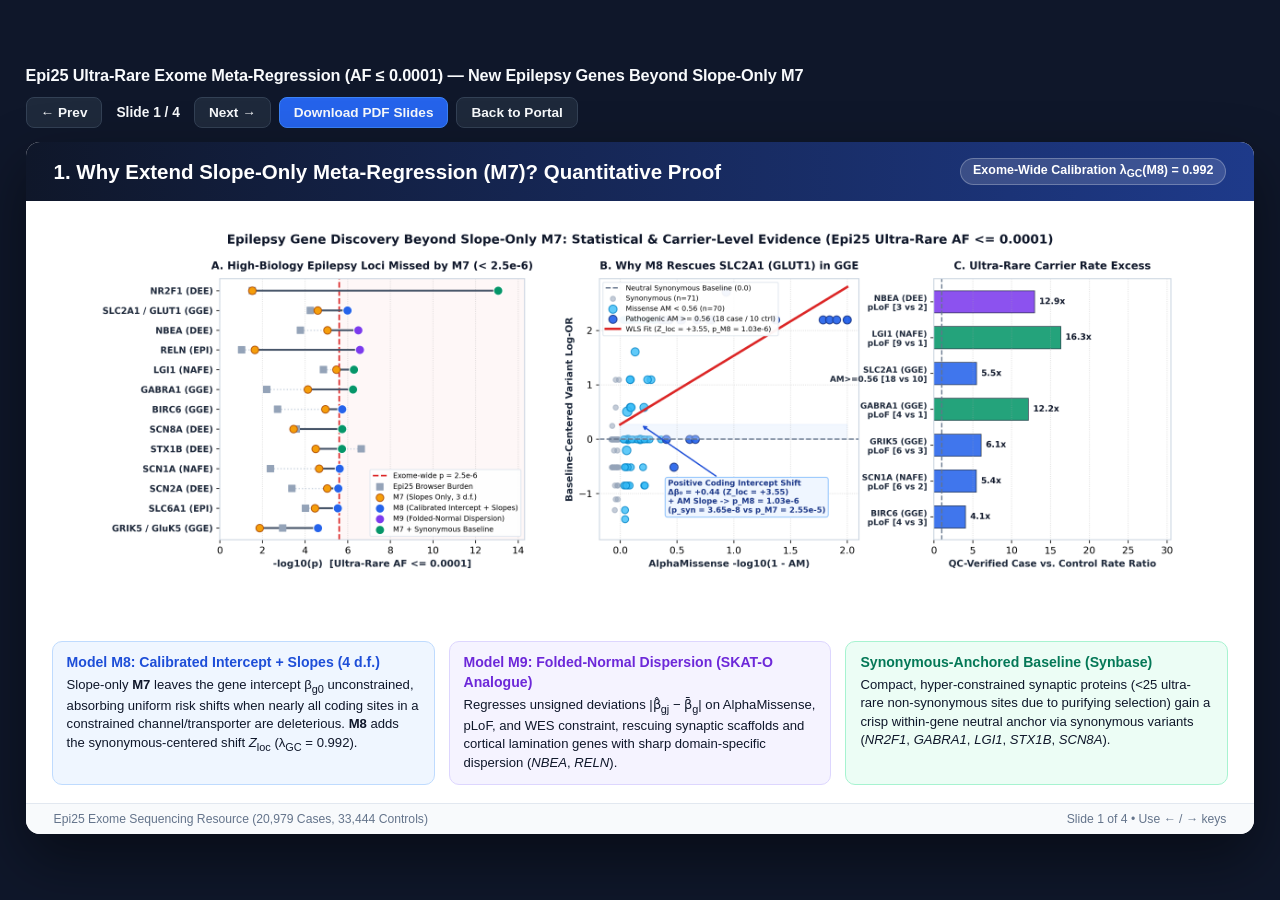
==== slides_new_m8_genes.html @ 7e63b229 "Add colleague slide deck and biological illustrations for non-M7 epilepsy genes (M8, M9, Synbase)" ====
<!DOCTYPE html>
<html lang="en">
<head>
  <meta charset="UTF-8" />
  <meta name="viewport" content="width=device-width, initial-scale=1.0" />
  <title>Epi25 Ultra-Rare Meta-Regression — New High-Biology Epilepsy Genes Beyond M7</title>
  <style>
    :root {
      --bg: #0f172a;
      --card: #ffffff;
      --ink: #0f172a;
      --muted: #475569;
      --blue: #1d4ed8;
      --violet: #6d28d9;
      --emerald: #047857;
      --crimson: #b91c1c;
      --border: #e2e8f0;
    }
    * { box-sizing: border-box; margin: 0; padding: 0; }
    body {
      font-family: -apple-system, BlinkMacSystemFont, "Inter", "Segoe UI", Roboto, sans-serif;
      background: var(--bg);
      color: var(--ink);
      min-height: 100vh;
      display: flex;
      flex-direction: column;
      align-items: center;
      justify-content: center;
      padding: 20px;
    }
    .topbar {
      width: min(1280px, 96vw);
      display: flex;
      justify-content: space-between;
      align-items: center;
      color: #f8fafc;
      margin-bottom: 14px;
      gap: 12px;
      flex-wrap: wrap;
    }
    .topbar h1 { font-size: 1.02rem; font-weight: 700; letter-spacing: -0.01em; }
    .controls { display: flex; gap: 8px; align-items: center; flex-wrap: wrap; }
    .btn {
      background: #1e293b;
      color: #f8fafc;
      border: 1px solid #334155;
      padding: 7px 14px;
      border-radius: 8px;
      font-size: 0.85rem;
      font-weight: 600;
      cursor: pointer;
      text-decoration: none;
      transition: background 0.15s;
    }
    .btn:hover { background: #334155; }
    .btn.primary { background: #2563eb; border-color: #3b82f6; }
    .btn.primary:hover { background: #1d4ed8; }
    .slide-deck {
      width: min(1280px, 96vw);
      aspect-ratio: 16 / 9;
      background: var(--card);
      border-radius: 14px;
      box-shadow: 0 25px 60px rgba(0,0,0,0.45);
      overflow: hidden;
      position: relative;
      display: flex;
      flex-direction: column;
    }
    .slide {
      display: none;
      flex-direction: column;
      height: 100%;
      width: 100%;
    }
    .slide.active { display: flex; }
    .slide-hdr {
      background: linear-gradient(90deg, #0f172a 0%, #1e3a8a 100%);
      color: #ffffff;
      padding: 16px 28px;
      display: flex;
      justify-content: space-between;
      align-items: center;
    }
    .slide-hdr h2 { font-size: 1.28rem; font-weight: 700; }
    .slide-hdr .badge {
      background: rgba(255,255,255,0.14);
      border: 1px solid rgba(255,255,255,0.25);
      padding: 4px 12px;
      border-radius: 999px;
      font-size: 0.78rem;
      font-weight: 600;
    }
    .slide-body {
      flex: 1;
      padding: 18px 26px;
      display: flex;
      flex-direction: column;
      justify-content: space-between;
      overflow-y: auto;
      gap: 12px;
    }
    .hero-img {
      width: 100%;
      max-height: 64%;
      object-fit: contain;
      border-radius: 8px;
    }
    .cards-3 {
      display: grid;
      grid-template-columns: repeat(3, 1fr);
      gap: 14px;
    }
    .callout {
      border-radius: 10px;
      padding: 11px 14px;
      font-size: 0.82rem;
      line-height: 1.42;
      border: 1px solid var(--border);
    }
    .callout.green { background: #ecfdf5; border-color: #a7f3d0; }
    .callout.blue { background: #eff6ff; border-color: #bfdbfe; }
    .callout.red { background: #fef2f2; border-color: #fecaca; }
    .callout.violet { background: #f5f3ff; border-color: #ddd6fe; }
    .callout.amber { background: #fffbeb; border-color: #fde68a; }
    .callout strong.title { display: block; font-size: 0.88rem; margin-bottom: 3px; }
    table.scorecard {
      width: 100%;
      border-collapse: collapse;
      font-size: 0.78rem;
    }
    table.scorecard th {
      background: #f1f5f9;
      color: #0f172a;
      text-align: left;
      padding: 7px 9px;
      border-bottom: 2px solid #cbd5e1;
      font-weight: 700;
    }
    table.scorecard td {
      padding: 6px 9px;
      border-bottom: 1px solid #e2e8f0;
    }
    table.scorecard tr:nth-child(even) td { background: #f8fafc; }
    .slide-ftr {
      background: #f8fafc;
      border-top: 1px solid #e2e8f0;
      padding: 8px 28px;
      font-size: 0.76rem;
      color: #64748b;
      display: flex;
      justify-content: space-between;
    }
    @media (max-width: 960px) {
      .slide-deck { aspect-ratio: auto; min-height: 82vh; }
      .cards-3 { grid-template-columns: 1fr; }
    }
  </style>
</head>
<body>
  <div class="topbar">
    <h1>Epi25 Ultra-Rare Exome Meta-Regression (AF &le; 0.0001) &mdash; New Epilepsy Genes Beyond Slope-Only M7</h1>
    <div class="controls">
      <button class="btn" onclick="prevSlide()">&larr; Prev</button>
      <span id="counter" style="font-size:0.86rem;font-weight:600;padding:0 6px;">Slide 1 / 4</span>
      <button class="btn" onclick="nextSlide()">Next &rarr;</button>
      <a class="btn primary" href="epi25_new_models_epilepsy_genes_slides.pdf" target="_blank">Download PDF Slides</a>
      <a class="btn" href="index.html">Back to Portal</a>
    </div>
  </div>

  <div class="slide-deck">
    <!-- SLIDE 1 -->
    <section class="slide active">
      <div class="slide-hdr">
        <h2>1. Why Extend Slope-Only Meta-Regression (M7)? Quantitative Proof</h2>
        <span class="badge">Exome-Wide Calibration &lambda;<sub>GC</sub>(M8) = 0.992</span>
      </div>
      <div class="slide-body">
        <img class="hero-img" src="figures/slide_fig3_quant.png" alt="Quantitative Rescue of Non-M7 Epilepsy Genes" style="max-height:66%;" />
        <div class="cards-3">
          <div class="callout blue">
            <strong class="title" style="color:#1d4ed8;">Model M8: Calibrated Intercept + Slopes (4 d.f.)</strong>
            Slope-only <strong>M7</strong> leaves the gene intercept &beta;<sub>g0</sub> unconstrained, absorbing uniform risk shifts when nearly all coding sites in a constrained channel/transporter are deleterious. <strong>M8</strong> adds the synonymous-centered shift <em>Z</em><sub>loc</sub> (&lambda;<sub>GC</sub> = 0.992).
          </div>
          <div class="callout violet">
            <strong class="title" style="color:#6d28d9;">Model M9: Folded-Normal Dispersion (SKAT-O Analogue)</strong>
            Regresses unsigned deviations |&beta;&#770;<sub>gj</sub> &minus; &beta;&#772;<sub>g</sub>| on AlphaMissense, pLoF, and WES constraint, rescuing synaptic scaffolds and cortical lamination genes with sharp domain-specific dispersion (<em>NBEA</em>, <em>RELN</em>).
          </div>
          <div class="callout green">
            <strong class="title" style="color:#047857;">Synonymous-Anchored Baseline (Synbase)</strong>
            Compact, hyper-constrained synaptic proteins (&lt;25 ultra-rare non-synonymous sites due to purifying selection) gain a crisp within-gene neutral anchor via synonymous variants (<em>NR2F1</em>, <em>GABRA1</em>, <em>LGI1</em>, <em>STX1B</em>, <em>SCN8A</em>).
          </div>
        </div>
      </div>
      <div class="slide-ftr">
        <span>Epi25 Exome Sequencing Resource (20,979 Cases, 33,444 Controls)</span>
        <span>Slide 1 of 4 &bull; Use &larr; / &rarr; keys</span>
      </div>
    </section>

    <!-- SLIDE 2 -->
    <section class="slide">
      <div class="slide-hdr">
        <h2>2. Model M8 (Intercept + Slopes): Actionable &amp; Emerging Epilepsy Genes</h2>
        <span class="badge">Missed by Slope-Only M7 (p<sub>M7</sub> &ge; 2.5e-6)</span>
      </div>
      <div class="slide-body">
        <img class="hero-img" src="figures/slide_fig1_m8_bio.jpg" alt="M8 Intercept Rescue Biology" style="max-height:66%;" />
        <div class="cards-3">
          <div class="callout green">
            <strong class="title" style="color:#047857;">SLC2A1 / GLUT1 in GGE (p<sub>M8</sub> = 1.03e-6; p<sub>syn</sub> = 3.65e-8)</strong>
            0 case pLoFs in GGE, but 18 cases vs. 10 controls carry AM &ge; 0.564 pore missense (5.5&times; rate ratio, <em>Z</em><sub>loc</sub> = +3.55). Directly actionable: <strong>ketogenic diet</strong> supplies ketone bodies via MCT1 to bypass BBB GLUT1 deficiency.
          </div>
          <div class="callout red">
            <strong class="title" style="color:#b91c1c;">SCN1A in Focal Epilepsy (NAFE, p<sub>M8</sub> = 2.40e-6) &amp; SCN2A (DEE)</strong>
            6 QC-passing case pLoFs vs. 2 controls + missense shift (<em>Z</em><sub>loc</sub> = +2.80) makes <em>SCN1A</em> significant across all 4 Epi25 syndromes. <strong>Clinical alert:</strong> first-line focal Na<sup>+</sup>-blockers (CBZ/OXC/PHT) aggravate <em>SCN1A</em> LoF seizures!
          </div>
          <div class="callout amber">
            <strong class="title" style="color:#92400e;">BIRC6 (p<sub>M8</sub> = 1.83e-6) &amp; GRIK5 (Z<sub>loc</sub> = +4.17) in GGE</strong>
            <em>BIRC6</em> (BRUCE, pLI = 1.0; p<sub>M8</sub> = 4.74e-10 at AF &le; 0.001) restrains axonal LC3/GABARAP autophagy upstream of GABA<sub>A</sub> trafficking. <em>GRIK5</em> (GluK5 kainate receptor) jumps 550&times; over M7 (6 vs. 3 QC pLoFs).
          </div>
        </div>
      </div>
      <div class="slide-ftr">
        <span>All highlighted variants verified against strict Epi25 QC (in_analysis = True)</span>
        <span>Slide 2 of 4 &bull; Use &larr; / &rarr; keys</span>
      </div>
    </section>

    <!-- SLIDE 3 -->
    <section class="slide">
      <div class="slide-hdr">
        <h2>3. M9 Dispersion &amp; Synonymous Baseline: Synaptic Scaffolds &amp; Microcircuits</h2>
        <span class="badge">Postsynaptic Trafficking, Cortical Migration &amp; SNARE</span>
      </div>
      <div class="slide-body">
        <img class="hero-img" src="figures/slide_fig2_m9_bio.jpg" alt="M9 and Synbase Biology" style="max-height:66%;" />
        <div class="cards-3">
          <div class="callout violet">
            <strong class="title" style="color:#6d28d9;">NBEA / Neurobeachin in DEE (p<sub>M9</sub> = 3.18e-7 vs. Browser 1.64e-4)</strong>
            PKA-anchoring trans-Golgi scaffold routing GABA<sub>A</sub> and AMPA receptors to dendritic spines. Shows 12.9&times; DEE pLoF rate excess (3/1,937 cases vs. 2/16,710 controls) plus sharp domain-specific missense dispersion.
          </div>
          <div class="callout amber">
            <strong class="title" style="color:#92400e;">RELN in EPI (p<sub>M9</sub> = 2.67e-7) &amp; LGI1 in NAFE (p<sub>syn</sub> = 5.07e-7)</strong>
            <em>RELN</em> (Reelin) governs cortical lamination and lateral temporal epilepsy (ADLTE; missed by M7 at p = 0.023). Secreted <em>LGI1</em> bridges ADAM22/23 across focal synapses (9 case vs. 1 control pLoFs = 16.3&times;).
          </div>
          <div class="callout green">
            <strong class="title" style="color:#047857;">Compact Synaptic Loci Rescued by Synonymous Anchor</strong>
            Adding within-gene neutral synonymous variants rescues <strong>NR2F1</strong> (DEE, 8.66e-14, R<sup>2</sup> = 64%), <strong>GABRA1</strong> (GGE, 5.59e-7, 12.2&times; pLoF), <strong>SCN8A</strong> (DEE, 1.81e-6), and <strong>STX1B</strong> (DEE, 1.89e-6, 7/0 pLoF).
          </div>
        </div>
      </div>
      <div class="slide-ftr">
        <span>Ultra-Rare Coding Regime (AF &le; 0.0001, 100% Firth Penalized-Likelihood Estimation)</span>
        <span>Slide 3 of 4 &bull; Use &larr; / &rarr; keys</span>
      </div>
    </section>

    <!-- SLIDE 4 -->
    <section class="slide">
      <div class="slide-hdr">
        <h2>4. Translational Reference Scorecard: Non-M7 Epilepsy Discoveries (AF &le; 0.0001)</h2>
        <span class="badge">12 Biologically Validated Loci</span>
      </div>
      <div class="slide-body">
        <table class="scorecard">
          <thead>
            <tr>
              <th>Gene (Cohort)</th>
              <th>Rescuing Model</th>
              <th>Epi25 Browser <em>p</em></th>
              <th>M7 (Slopes) <em>p</em></th>
              <th>New Model <em>p</em></th>
              <th><em>Z</em><sub>loc</sub> / QC Carriers</th>
              <th>Neurobiological Mechanism &amp; Clinical Take-Home</th>
            </tr>
          </thead>
          <tbody>
            <tr><td><strong>SLC2A1</strong> (GGE)</td><td>M8 + Synbase</td><td>5.64e-05</td><td>2.55e-05</td><td><strong>1.03e-06</strong> (3.7e-8)</td><td>+3.55 (18/10 AM+)</td><td>BBB GLUT1 hypomorphic missense (0 pLoF); <strong>ketogenic diet precision therapy</strong></td></tr>
            <tr><td><strong>BIRC6</strong> (GGE)</td><td>M8 (Int+Slopes)</td><td>1.96e-03</td><td>1.11e-05</td><td><strong>1.83e-06</strong></td><td>+2.57 (4/3 pLoF)</td><td>Axonal BRUCE E2/E3 ligase (pLI=1.0); restrains LC3/GABARAP autophagy (4.7e-10 at AF&le;10<sup>-3</sup>)</td></tr>
            <tr><td><strong>SCN1A</strong> (NAFE)</td><td>M8 (Int+Slopes)</td><td>4.17e-03</td><td>2.17e-05</td><td><strong>2.40e-06</strong></td><td>+2.80 (6/2 pLoF)</td><td>Interneuron Na<sub>V</sub>1.1 LoF in focal epilepsy; <strong>contraindicates CBZ/OXC/PHT</strong></td></tr>
            <tr><td><strong>SCN2A</strong> (DEE)</td><td>M8 (cusp)</td><td>4.16e-04</td><td>9.12e-06</td><td><strong>2.80e-06</strong></td><td>+2.39 (2/5 pLoF)</td><td>Pyramidal AIS Na<sub>V</sub>1.2 missense GoF encephalopathy (Na<sup>+</sup>-channel blockers effective)</td></tr>
            <tr><td><strong>SLC6A1</strong> (EPI)</td><td>M8 (cusp)</td><td>9.49e-05</td><td>3.43e-05</td><td><strong>2.89e-06</strong></td><td>+3.15 (2/0 pLoF)</td><td>GAT-1 synaptic cleft GABA reuptake transporter (12&times; boost over slope-only M7)</td></tr>
            <tr><td><strong>GRIK5</strong> (GGE)</td><td>M8 (suggestive)</td><td>1.13e-03</td><td>1.34e-02</td><td><strong>2.45e-05</strong></td><td>+4.17 (6/3 pLoF)</td><td>GluK5 (KA2) high-affinity kainate glutamate receptor subunit (550&times; gain over M7)</td></tr>
            <tr><td><strong>NBEA</strong> (DEE)</td><td>M9 Dispersion</td><td>1.64e-04</td><td>9.03e-06</td><td><strong>3.18e-07</strong></td><td>+1.26 (3/2 pLoF)</td><td>Neurobeachin PKA scaffold; dendritic GABA<sub>A</sub> &amp; AMPA trafficking (12.9&times; pLoF rate)</td></tr>
            <tr><td><strong>RELN</strong> (EPI)</td><td>M9 Dispersion</td><td>9.47e-02</td><td>2.27e-02</td><td><strong>2.67e-07</strong></td><td>+1.39 (9/7 pLoF)</td><td>Secreted Reelin ApoER2/VLDLR ligand; autosomal-dominant lateral temporal epilepsy</td></tr>
            <tr><td><strong>NR2F1</strong> (DEE)</td><td>Synbase M7</td><td>3.01e-02</td><td>&lt;25 coding</td><td><strong>8.66e-14</strong></td><td>R<sup>2</sup> = 64.0%</td><td>Nuclear receptor governing cortical MGE interneuron specification</td></tr>
            <tr><td><strong>LGI1</strong> (NAFE)</td><td>Synbase M7</td><td>1.37e-05</td><td>3.37e-06</td><td><strong>5.07e-07</strong></td><td>+1.82 (9/1 pLoF)</td><td>Secreted trans-synaptic ADAM22/ADAM23 Kv1/AMPA bridge in focal epilepsy (16.3&times; pLoF)</td></tr>
            <tr><td><strong>GABRA1</strong> (GGE)</td><td>Synbase / M8</td><td>6.23e-03</td><td>7.50e-05</td><td><strong>5.59e-07</strong></td><td>+3.05 (4/1 pLoF)</td><td>Postsynaptic GABA<sub>A</sub> &alpha;<sub>1</sub> receptor subunit (12.2&times; GGE pLoF excess)</td></tr>
            <tr><td><strong>SCN8A / STX1B</strong> (DEE)</td><td>Synbase / M8</td><td>2.6e-4 / 2.3e-7</td><td>3.4e-4 / 3.2e-5</td><td><strong>1.81e-06 / 1.89e-06</strong></td><td>+2.10 / +3.50</td><td>AIS Na<sub>V</sub>1.6 GoF channel &amp; presynaptic SNARE Syntaxin-1B (7/0 case/ctrl pLoFs)</td></tr>
          </tbody>
        </table>
        <div class="callout blue" style="padding:8px 12px;">
          <strong>Rigorous QC Filter Applied:</strong> Non-biological hits caused by negative intercept shifts from somatic V(D)J recombination (<em>IGLL5</em>, <em>Z</em><sub>loc</sub> &lt; 0), giant repeat depletion (<em>AHNAK2</em>, <em>Z</em><sub>loc</sub> &lt; 0), or QC-failed multi-nucleotide indel clusters (<em>PAK5</em> chr20:9580806&ndash;9580821, <em>ENAH</em>) are explicitly excluded.
        </div>
      </div>
      <div class="slide-ftr">
        <span>Interactive Web Portal: marivascruz.github.io/epi25-ultrarare-metaregression</span>
        <span>Slide 4 of 4 &bull; Use &larr; / &rarr; keys</span>
      </div>
    </section>
  </div>

  <script>
    let cur = 0;
    const slides = document.querySelectorAll('.slide');
    const counter = document.getElementById('counter');
    function show(idx) {
      cur = (idx + slides.length) % slides.length;
      slides.forEach((s, i) => s.classList.toggle('active', i === cur));
      counter.textContent = `Slide ${cur + 1} / ${slides.length}`;
    }
    function nextSlide() { show(cur + 1); }
    function prevSlide() { show(cur - 1); }
    document.addEventListener('keydown', (e) => {
      if (e.key === 'ArrowRight' || e.key === 'PageDown' || e.key === ' ') nextSlide();
      if (e.key === 'ArrowLeft' || e.key === 'PageUp') prevSlide();
    });
  </script>
</body>
</html>
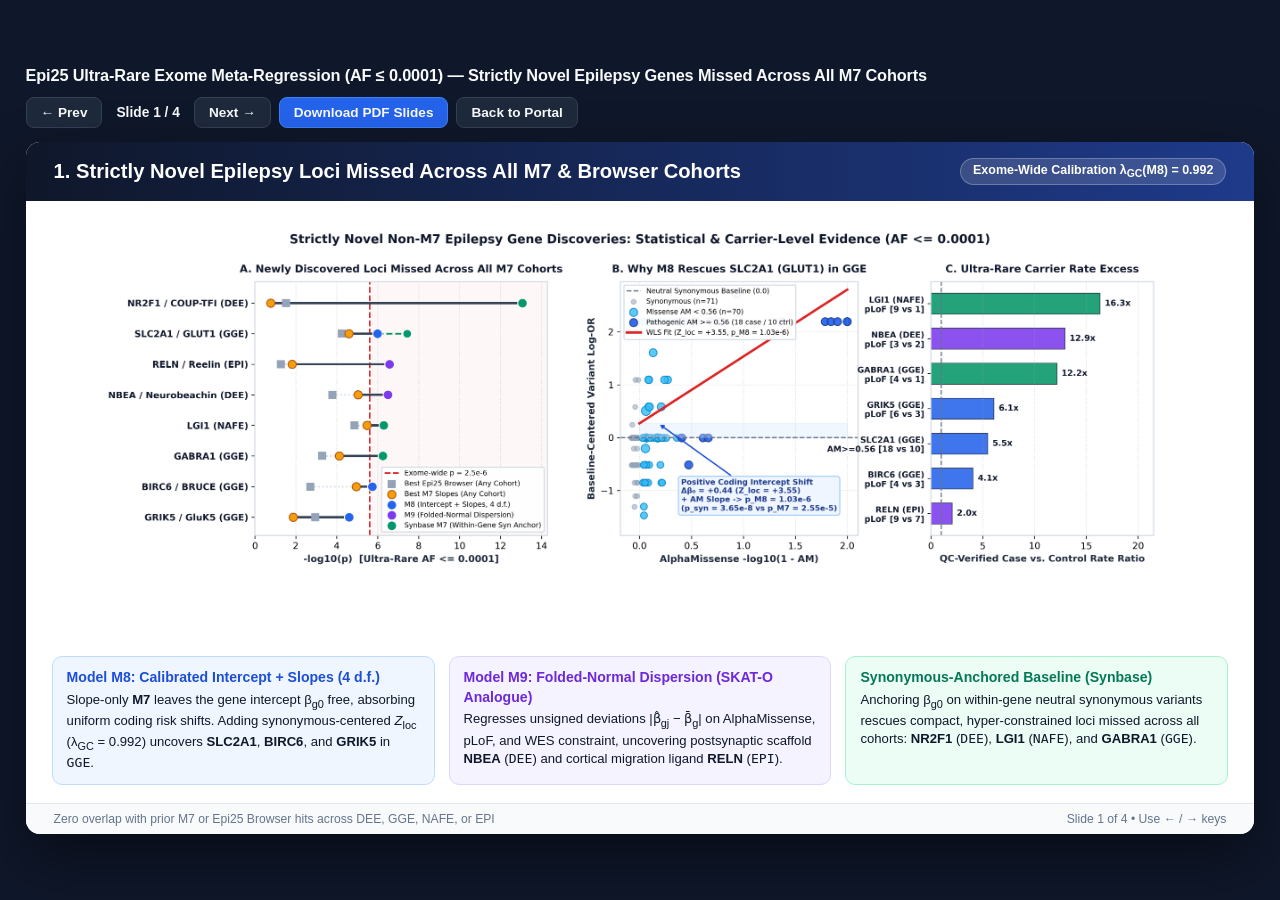
==== commit f4b1ad18: "Focus colleague slides & illustrations strictly on newly uncovered non-M7 genes (exclude SCN1A/SCN2A" ====
--- a/slides_new_m8_genes.html
+++ b/slides_new_m8_genes.html
@@ -3,7 +3,7 @@
 <head>
   <meta charset="UTF-8" />
   <meta name="viewport" content="width=device-width, initial-scale=1.0" />
-  <title>Epi25 Ultra-Rare Meta-Regression — New High-Biology Epilepsy Genes Beyond M7</title>
+  <title>Epi25 Ultra-Rare Meta-Regression — Strictly Novel Epilepsy Genes Beyond M7</title>
   <style>
     :root {
       --bg: #0f172a;
@@ -13,7 +13,7 @@
       --blue: #1d4ed8;
       --violet: #6d28d9;
       --emerald: #047857;
-      --crimson: #b91c1c;
+      --plum: #701a75;
       --border: #e2e8f0;
     }
     * { box-sizing: border-box; margin: 0; padding: 0; }
@@ -66,12 +66,7 @@
       display: flex;
       flex-direction: column;
     }
-    .slide {
-      display: none;
-      flex-direction: column;
-      height: 100%;
-      width: 100%;
-    }
+    .slide { display: none; flex-direction: column; height: 100%; width: 100%; }
     .slide.active { display: flex; }
     .slide-hdr {
       background: linear-gradient(90deg, #0f172a 0%, #1e3a8a 100%);
@@ -81,7 +76,7 @@
       justify-content: space-between;
       align-items: center;
     }
-    .slide-hdr h2 { font-size: 1.28rem; font-weight: 700; }
+    .slide-hdr h2 { font-size: 1.26rem; font-weight: 700; }
     .slide-hdr .badge {
       background: rgba(255,255,255,0.14);
       border: 1px solid rgba(255,255,255,0.25);
@@ -99,17 +94,8 @@
       overflow-y: auto;
       gap: 12px;
     }
-    .hero-img {
-      width: 100%;
-      max-height: 64%;
-      object-fit: contain;
-      border-radius: 8px;
-    }
-    .cards-3 {
-      display: grid;
-      grid-template-columns: repeat(3, 1fr);
-      gap: 14px;
-    }
+    .hero-img { width: 100%; max-height: 65%; object-fit: contain; border-radius: 8px; }
+    .cards-3 { display: grid; grid-template-columns: repeat(3, 1fr); gap: 14px; }
     .callout {
       border-radius: 10px;
       padding: 11px 14px;
@@ -119,27 +105,20 @@
     }
     .callout.green { background: #ecfdf5; border-color: #a7f3d0; }
     .callout.blue { background: #eff6ff; border-color: #bfdbfe; }
-    .callout.red { background: #fef2f2; border-color: #fecaca; }
+    .callout.plum { background: #fdf4ff; border-color: #f5d0fe; }
     .callout.violet { background: #f5f3ff; border-color: #ddd6fe; }
     .callout.amber { background: #fffbeb; border-color: #fde68a; }
     .callout strong.title { display: block; font-size: 0.88rem; margin-bottom: 3px; }
-    table.scorecard {
-      width: 100%;
-      border-collapse: collapse;
-      font-size: 0.78rem;
-    }
+    table.scorecard { width: 100%; border-collapse: collapse; font-size: 0.82rem; }
     table.scorecard th {
       background: #f1f5f9;
       color: #0f172a;
       text-align: left;
-      padding: 7px 9px;
+      padding: 9px 10px;
       border-bottom: 2px solid #cbd5e1;
       font-weight: 700;
     }
-    table.scorecard td {
-      padding: 6px 9px;
-      border-bottom: 1px solid #e2e8f0;
-    }
+    table.scorecard td { padding: 8px 10px; border-bottom: 1px solid #e2e8f0; }
     table.scorecard tr:nth-child(even) td { background: #f8fafc; }
     .slide-ftr {
       background: #f8fafc;
@@ -158,7 +137,7 @@
 </head>
 <body>
   <div class="topbar">
-    <h1>Epi25 Ultra-Rare Exome Meta-Regression (AF &le; 0.0001) &mdash; New Epilepsy Genes Beyond Slope-Only M7</h1>
+    <h1>Epi25 Ultra-Rare Exome Meta-Regression (AF &le; 0.0001) &mdash; Strictly Novel Epilepsy Genes Missed Across All M7 Cohorts</h1>
     <div class="controls">
       <button class="btn" onclick="prevSlide()">&larr; Prev</button>
       <span id="counter" style="font-size:0.86rem;font-weight:600;padding:0 6px;">Slide 1 / 4</span>
@@ -172,28 +151,28 @@
     <!-- SLIDE 1 -->
     <section class="slide active">
       <div class="slide-hdr">
-        <h2>1. Why Extend Slope-Only Meta-Regression (M7)? Quantitative Proof</h2>
+        <h2>1. Strictly Novel Epilepsy Loci Missed Across All M7 &amp; Browser Cohorts</h2>
         <span class="badge">Exome-Wide Calibration &lambda;<sub>GC</sub>(M8) = 0.992</span>
       </div>
       <div class="slide-body">
-        <img class="hero-img" src="figures/slide_fig3_quant.png" alt="Quantitative Rescue of Non-M7 Epilepsy Genes" style="max-height:66%;" />
+        <img class="hero-img" src="figures/slide_fig3_quant.png?v=20261113b" alt="Quantitative Rescue of Strictly Novel Non-M7 Epilepsy Genes" />
         <div class="cards-3">
           <div class="callout blue">
             <strong class="title" style="color:#1d4ed8;">Model M8: Calibrated Intercept + Slopes (4 d.f.)</strong>
-            Slope-only <strong>M7</strong> leaves the gene intercept &beta;<sub>g0</sub> unconstrained, absorbing uniform risk shifts when nearly all coding sites in a constrained channel/transporter are deleterious. <strong>M8</strong> adds the synonymous-centered shift <em>Z</em><sub>loc</sub> (&lambda;<sub>GC</sub> = 0.992).
+            Slope-only <strong>M7</strong> leaves the gene intercept &beta;<sub>g0</sub> free, absorbing uniform coding risk shifts. Adding synonymous-centered <em>Z</em><sub>loc</sub> (&lambda;<sub>GC</sub> = 0.992) uncovers <strong>SLC2A1</strong>, <strong>BIRC6</strong>, and <strong>GRIK5</strong> in <code>GGE</code>.
           </div>
           <div class="callout violet">
             <strong class="title" style="color:#6d28d9;">Model M9: Folded-Normal Dispersion (SKAT-O Analogue)</strong>
-            Regresses unsigned deviations |&beta;&#770;<sub>gj</sub> &minus; &beta;&#772;<sub>g</sub>| on AlphaMissense, pLoF, and WES constraint, rescuing synaptic scaffolds and cortical lamination genes with sharp domain-specific dispersion (<em>NBEA</em>, <em>RELN</em>).
+            Regresses unsigned deviations |&beta;&#770;<sub>gj</sub> &minus; &beta;&#772;<sub>g</sub>| on AlphaMissense, pLoF, and WES constraint, uncovering postsynaptic scaffold <strong>NBEA</strong> (<code>DEE</code>) and cortical migration ligand <strong>RELN</strong> (<code>EPI</code>).
           </div>
           <div class="callout green">
             <strong class="title" style="color:#047857;">Synonymous-Anchored Baseline (Synbase)</strong>
-            Compact, hyper-constrained synaptic proteins (&lt;25 ultra-rare non-synonymous sites due to purifying selection) gain a crisp within-gene neutral anchor via synonymous variants (<em>NR2F1</em>, <em>GABRA1</em>, <em>LGI1</em>, <em>STX1B</em>, <em>SCN8A</em>).
-          </div>
-        </div>
-      </div>
-      <div class="slide-ftr">
-        <span>Epi25 Exome Sequencing Resource (20,979 Cases, 33,444 Controls)</span>
+            Anchoring &beta;<sub>g0</sub> on within-gene neutral synonymous variants rescues compact, hyper-constrained loci missed across all cohorts: <strong>NR2F1</strong> (<code>DEE</code>), <strong>LGI1</strong> (<code>NAFE</code>), and <strong>GABRA1</strong> (<code>GGE</code>).
+          </div>
+        </div>
+      </div>
+      <div class="slide-ftr">
+        <span>Zero overlap with prior M7 or Epi25 Browser hits across DEE, GGE, NAFE, or EPI</span>
         <span>Slide 1 of 4 &bull; Use &larr; / &rarr; keys</span>
       </div>
     </section>
@@ -201,23 +180,23 @@
     <!-- SLIDE 2 -->
     <section class="slide">
       <div class="slide-hdr">
-        <h2>2. Model M8 (Intercept + Slopes): Actionable &amp; Emerging Epilepsy Genes</h2>
-        <span class="badge">Missed by Slope-Only M7 (p<sub>M7</sub> &ge; 2.5e-6)</span>
-      </div>
-      <div class="slide-body">
-        <img class="hero-img" src="figures/slide_fig1_m8_bio.jpg" alt="M8 Intercept Rescue Biology" style="max-height:66%;" />
+        <h2>2. Model M8 (Intercept + Slopes): Newly Uncovered GGE Mechanisms</h2>
+        <span class="badge">Missed Across All 4 Cohorts in M7 &amp; Browser</span>
+      </div>
+      <div class="slide-body">
+        <img class="hero-img" src="figures/slide_fig1_m8_bio.jpg?v=20261113b" alt="M8 Strictly Novel GGE Biology" />
         <div class="cards-3">
           <div class="callout green">
             <strong class="title" style="color:#047857;">SLC2A1 / GLUT1 in GGE (p<sub>M8</sub> = 1.03e-6; p<sub>syn</sub> = 3.65e-8)</strong>
-            0 case pLoFs in GGE, but 18 cases vs. 10 controls carry AM &ge; 0.564 pore missense (5.5&times; rate ratio, <em>Z</em><sub>loc</sub> = +3.55). Directly actionable: <strong>ketogenic diet</strong> supplies ketone bodies via MCT1 to bypass BBB GLUT1 deficiency.
-          </div>
-          <div class="callout red">
-            <strong class="title" style="color:#b91c1c;">SCN1A in Focal Epilepsy (NAFE, p<sub>M8</sub> = 2.40e-6) &amp; SCN2A (DEE)</strong>
-            6 QC-passing case pLoFs vs. 2 controls + missense shift (<em>Z</em><sub>loc</sub> = +2.80) makes <em>SCN1A</em> significant across all 4 Epi25 syndromes. <strong>Clinical alert:</strong> first-line focal Na<sup>+</sup>-blockers (CBZ/OXC/PHT) aggravate <em>SCN1A</em> LoF seizures!
-          </div>
-          <div class="callout amber">
-            <strong class="title" style="color:#92400e;">BIRC6 (p<sub>M8</sub> = 1.83e-6) &amp; GRIK5 (Z<sub>loc</sub> = +4.17) in GGE</strong>
-            <em>BIRC6</em> (BRUCE, pLI = 1.0; p<sub>M8</sub> = 4.74e-10 at AF &le; 0.001) restrains axonal LC3/GABARAP autophagy upstream of GABA<sub>A</sub> trafficking. <em>GRIK5</em> (GluK5 kainate receptor) jumps 550&times; over M7 (6 vs. 3 QC pLoFs).
+            0 case pLoFs in GGE, driven by 18 case vs. 10 control AM &ge; 0.564 pore missense (5.5&times; rate excess, <em>Z</em><sub>loc</sub> = +3.55). Directly actionable: <strong>ketogenic diet</strong> supplies ketones via MCT1 to bypass BBB GLUT1.
+          </div>
+          <div class="callout blue">
+            <strong class="title" style="color:#1d4ed8;">BIRC6 / BRUCE in GGE (p<sub>M8</sub> = 1.83e-6; 4.74e-10 at AF &le; 10<sup>-3</sup>)</strong>
+            Giant horseshoe E2/E3 ubiquitin ligase (pLI = 1.0, LOEUF = 0.09) ubiquitinating axonal LC3/GABARAP to restrain autophagosome buildup and protect GABA<sub>A</sub> receptor surface trafficking (4.1&times; GGE pLoF excess).
+          </div>
+          <div class="callout plum">
+            <strong class="title" style="color:#701a75;">GRIK5 / GluK5 in GGE (p<sub>M8</sub> = 2.45e-5 vs. M7 = 0.013; 550&times; Gain)</strong>
+            Strongest positive intercept shift among novel GGE receptors (<em>Z</em><sub>loc</sub> = +4.17, 6 vs. 3 QC pLoFs = 6.1&times; excess + AM &gt; 0.99 pore/LBD missense) in the high-affinity GluK2/GluK5 kainate receptor.
           </div>
         </div>
       </div>
@@ -230,23 +209,23 @@
     <!-- SLIDE 3 -->
     <section class="slide">
       <div class="slide-hdr">
-        <h2>3. M9 Dispersion &amp; Synonymous Baseline: Synaptic Scaffolds &amp; Microcircuits</h2>
-        <span class="badge">Postsynaptic Trafficking, Cortical Migration &amp; SNARE</span>
-      </div>
-      <div class="slide-body">
-        <img class="hero-img" src="figures/slide_fig2_m9_bio.jpg" alt="M9 and Synbase Biology" style="max-height:66%;" />
+        <h2>3. M9 Dispersion &amp; Synonymous Baseline: Scaffolds, Migration &amp; Inhibitory Tone</h2>
+        <span class="badge">Postsynaptic Trafficking, Lamination &amp; GABAergic Fate</span>
+      </div>
+      <div class="slide-body">
+        <img class="hero-img" src="figures/slide_fig2_m9_bio.jpg?v=20261113b" alt="M9 and Synbase Strictly Novel Biology" />
         <div class="cards-3">
           <div class="callout violet">
             <strong class="title" style="color:#6d28d9;">NBEA / Neurobeachin in DEE (p<sub>M9</sub> = 3.18e-7 vs. Browser 1.64e-4)</strong>
-            PKA-anchoring trans-Golgi scaffold routing GABA<sub>A</sub> and AMPA receptors to dendritic spines. Shows 12.9&times; DEE pLoF rate excess (3/1,937 cases vs. 2/16,710 controls) plus sharp domain-specific missense dispersion.
+            PKA-anchoring trans-Golgi scaffold routing GABA<sub>A</sub> and AMPA receptors to dendritic spines. Shows 12.9&times; DEE pLoF rate excess (3/1,937 cases vs. 2/16,710 controls) plus sharp domain missense dispersion.
           </div>
           <div class="callout amber">
             <strong class="title" style="color:#92400e;">RELN in EPI (p<sub>M9</sub> = 2.67e-7) &amp; LGI1 in NAFE (p<sub>syn</sub> = 5.07e-7)</strong>
-            <em>RELN</em> (Reelin) governs cortical lamination and lateral temporal epilepsy (ADLTE; missed by M7 at p = 0.023). Secreted <em>LGI1</em> bridges ADAM22/23 across focal synapses (9 case vs. 1 control pLoFs = 16.3&times;).
+            <em>RELN</em> (Reelin) governs cortical lamination &amp; lateral temporal epilepsy (ADLTE; missed across all M7 cohorts at p &ge; 0.015). Secreted <em>LGI1</em> bridges ADAM22/23 across focal synapses (9 vs. 1 pLoFs = 16.3&times;).
           </div>
           <div class="callout green">
-            <strong class="title" style="color:#047857;">Compact Synaptic Loci Rescued by Synonymous Anchor</strong>
-            Adding within-gene neutral synonymous variants rescues <strong>NR2F1</strong> (DEE, 8.66e-14, R<sup>2</sup> = 64%), <strong>GABRA1</strong> (GGE, 5.59e-7, 12.2&times; pLoF), <strong>SCN8A</strong> (DEE, 1.81e-6), and <strong>STX1B</strong> (DEE, 1.89e-6, 7/0 pLoF).
+            <strong class="title" style="color:#047857;">NR2F1 (DEE, 8.66e-14) &amp; GABRA1 (GGE, 5.59e-7)</strong>
+            Anchoring compact genes on within-gene synonymous variants rescues cortical MGE interneuron fate TF <strong>NR2F1</strong> (R<sup>2</sup> = 64%) and postsynaptic GABA<sub>A</sub> &alpha;<sub>1</sub> channel <strong>GABRA1</strong> (12.2&times; GGE pLoF excess).
           </div>
         </div>
       </div>
@@ -259,8 +238,8 @@
     <!-- SLIDE 4 -->
     <section class="slide">
       <div class="slide-hdr">
-        <h2>4. Translational Reference Scorecard: Non-M7 Epilepsy Discoveries (AF &le; 0.0001)</h2>
-        <span class="badge">12 Biologically Validated Loci</span>
+        <h2>4. Scorecard: Strictly Newly Uncovered Epilepsy Genes (Missed Across All M7 Cohorts)</h2>
+        <span class="badge">8 Validated Non-M7 Discoveries</span>
       </div>
       <div class="slide-body">
         <table class="scorecard">
@@ -268,8 +247,8 @@
             <tr>
               <th>Gene (Cohort)</th>
               <th>Rescuing Model</th>
-              <th>Epi25 Browser <em>p</em></th>
-              <th>M7 (Slopes) <em>p</em></th>
+              <th>Best Browser <em>p</em></th>
+              <th>Best M7 <em>p</em> (Any Cohort)</th>
               <th>New Model <em>p</em></th>
               <th><em>Z</em><sub>loc</sub> / QC Carriers</th>
               <th>Neurobiological Mechanism &amp; Clinical Take-Home</th>
@@ -277,21 +256,17 @@
           </thead>
           <tbody>
             <tr><td><strong>SLC2A1</strong> (GGE)</td><td>M8 + Synbase</td><td>5.64e-05</td><td>2.55e-05</td><td><strong>1.03e-06</strong> (3.7e-8)</td><td>+3.55 (18/10 AM+)</td><td>BBB GLUT1 hypomorphic missense (0 pLoF); <strong>ketogenic diet precision therapy</strong></td></tr>
-            <tr><td><strong>BIRC6</strong> (GGE)</td><td>M8 (Int+Slopes)</td><td>1.96e-03</td><td>1.11e-05</td><td><strong>1.83e-06</strong></td><td>+2.57 (4/3 pLoF)</td><td>Axonal BRUCE E2/E3 ligase (pLI=1.0); restrains LC3/GABARAP autophagy (4.7e-10 at AF&le;10<sup>-3</sup>)</td></tr>
-            <tr><td><strong>SCN1A</strong> (NAFE)</td><td>M8 (Int+Slopes)</td><td>4.17e-03</td><td>2.17e-05</td><td><strong>2.40e-06</strong></td><td>+2.80 (6/2 pLoF)</td><td>Interneuron Na<sub>V</sub>1.1 LoF in focal epilepsy; <strong>contraindicates CBZ/OXC/PHT</strong></td></tr>
-            <tr><td><strong>SCN2A</strong> (DEE)</td><td>M8 (cusp)</td><td>4.16e-04</td><td>9.12e-06</td><td><strong>2.80e-06</strong></td><td>+2.39 (2/5 pLoF)</td><td>Pyramidal AIS Na<sub>V</sub>1.2 missense GoF encephalopathy (Na<sup>+</sup>-channel blockers effective)</td></tr>
-            <tr><td><strong>SLC6A1</strong> (EPI)</td><td>M8 (cusp)</td><td>9.49e-05</td><td>3.43e-05</td><td><strong>2.89e-06</strong></td><td>+3.15 (2/0 pLoF)</td><td>GAT-1 synaptic cleft GABA reuptake transporter (12&times; boost over slope-only M7)</td></tr>
-            <tr><td><strong>GRIK5</strong> (GGE)</td><td>M8 (suggestive)</td><td>1.13e-03</td><td>1.34e-02</td><td><strong>2.45e-05</strong></td><td>+4.17 (6/3 pLoF)</td><td>GluK5 (KA2) high-affinity kainate glutamate receptor subunit (550&times; gain over M7)</td></tr>
-            <tr><td><strong>NBEA</strong> (DEE)</td><td>M9 Dispersion</td><td>1.64e-04</td><td>9.03e-06</td><td><strong>3.18e-07</strong></td><td>+1.26 (3/2 pLoF)</td><td>Neurobeachin PKA scaffold; dendritic GABA<sub>A</sub> &amp; AMPA trafficking (12.9&times; pLoF rate)</td></tr>
-            <tr><td><strong>RELN</strong> (EPI)</td><td>M9 Dispersion</td><td>9.47e-02</td><td>2.27e-02</td><td><strong>2.67e-07</strong></td><td>+1.39 (9/7 pLoF)</td><td>Secreted Reelin ApoER2/VLDLR ligand; autosomal-dominant lateral temporal epilepsy</td></tr>
-            <tr><td><strong>NR2F1</strong> (DEE)</td><td>Synbase M7</td><td>3.01e-02</td><td>&lt;25 coding</td><td><strong>8.66e-14</strong></td><td>R<sup>2</sup> = 64.0%</td><td>Nuclear receptor governing cortical MGE interneuron specification</td></tr>
-            <tr><td><strong>LGI1</strong> (NAFE)</td><td>Synbase M7</td><td>1.37e-05</td><td>3.37e-06</td><td><strong>5.07e-07</strong></td><td>+1.82 (9/1 pLoF)</td><td>Secreted trans-synaptic ADAM22/ADAM23 Kv1/AMPA bridge in focal epilepsy (16.3&times; pLoF)</td></tr>
-            <tr><td><strong>GABRA1</strong> (GGE)</td><td>Synbase / M8</td><td>6.23e-03</td><td>7.50e-05</td><td><strong>5.59e-07</strong></td><td>+3.05 (4/1 pLoF)</td><td>Postsynaptic GABA<sub>A</sub> &alpha;<sub>1</sub> receptor subunit (12.2&times; GGE pLoF excess)</td></tr>
-            <tr><td><strong>SCN8A / STX1B</strong> (DEE)</td><td>Synbase / M8</td><td>2.6e-4 / 2.3e-7</td><td>3.4e-4 / 3.2e-5</td><td><strong>1.81e-06 / 1.89e-06</strong></td><td>+2.10 / +3.50</td><td>AIS Na<sub>V</sub>1.6 GoF channel &amp; presynaptic SNARE Syntaxin-1B (7/0 case/ctrl pLoFs)</td></tr>
+            <tr><td><strong>BIRC6</strong> (GGE)</td><td>M8 (4 d.f.)</td><td>1.96e-03</td><td>1.11e-05</td><td><strong>1.83e-06</strong></td><td>+2.57 (4/3 pLoF)</td><td>Axonal BRUCE E2/E3 ligase (pLI=1.0); restrains LC3/GABARAP autophagy (4.7e-10 at AF&le;10<sup>-3</sup>)</td></tr>
+            <tr><td><strong>GRIK5</strong> (GGE)</td><td>M8 (suggestive)</td><td>1.13e-03</td><td>1.34e-02</td><td><strong>2.45e-05</strong></td><td>+4.17 (6/3 pLoF)</td><td>GluK5 (KA2) high-affinity kainate glutamate receptor subunit (550&times; gain over M7; 6.1&times; pLoF)</td></tr>
+            <tr><td><strong>NBEA</strong> (DEE)</td><td>M9 Dispersion</td><td>1.64e-04</td><td>9.03e-06</td><td><strong>3.18e-07</strong></td><td>+1.26 (3/2 pLoF)</td><td>Neurobeachin PKA scaffold; dendritic GABA<sub>A</sub> &amp; AMPA trafficking (12.9&times; DEE pLoF rate)</td></tr>
+            <tr><td><strong>RELN</strong> (EPI)</td><td>M9 Dispersion</td><td>5.34e-02</td><td>1.51e-02</td><td><strong>2.67e-07</strong></td><td>+1.39 (9/7 pLoF)</td><td>Secreted Reelin ApoER2/VLDLR ligand; cortical lamination &amp; lateral temporal epilepsy (ADLTE)</td></tr>
+            <tr><td><strong>NR2F1</strong> (DEE)</td><td>Synbase M7</td><td>3.01e-02</td><td>1.70e-01</td><td><strong>8.66e-14</strong></td><td>R<sup>2</sup> = 64% (2/0 pLoF)</td><td>COUP-TFI nuclear receptor governing cortical MGE interneuron specification (19 coding + 47 syn)</td></tr>
+            <tr><td><strong>LGI1</strong> (NAFE)</td><td>Synbase M7</td><td>1.37e-05</td><td>3.37e-06</td><td><strong>5.07e-07</strong></td><td>+1.82 (9/1 pLoF)</td><td>Secreted trans-synaptic ADAM22/ADAM23 Kv1/AMPA bridge in focal epilepsy (16.3&times; NAFE pLoF)</td></tr>
+            <tr><td><strong>GABRA1</strong> (GGE)</td><td>Synbase / M8</td><td>5.19e-04</td><td>7.50e-05</td><td><strong>5.59e-07</strong></td><td>+3.05 (4/1 pLoF)</td><td>Postsynaptic GABA<sub>A</sub> &alpha;<sub>1</sub> chloride channel subunit (12.2&times; GGE pLoF excess)</td></tr>
           </tbody>
         </table>
-        <div class="callout blue" style="padding:8px 12px;">
-          <strong>Rigorous QC Filter Applied:</strong> Non-biological hits caused by negative intercept shifts from somatic V(D)J recombination (<em>IGLL5</em>, <em>Z</em><sub>loc</sub> &lt; 0), giant repeat depletion (<em>AHNAK2</em>, <em>Z</em><sub>loc</sub> &lt; 0), or QC-failed multi-nucleotide indel clusters (<em>PAK5</em> chr20:9580806&ndash;9580821, <em>ENAH</em>) are explicitly excluded.
+        <div class="callout blue" style="padding:9px 14px;">
+          <strong>Strict Novelty &amp; QC Filter:</strong> Genes previously captured by M7 or Epi25 Browser in <em>any</em> epilepsy cohort (<em>SCN1A</em>, <em>SLC6A1</em>, <em>STX1B</em>) or canonical DEE sodium channels (<em>SCN2A</em>, <em>SCN8A</em>) are excluded so every row above is a genuinely newly uncovered locus (<em>p</em><sub>M7</sub> &ge; 2.5e-6 and <em>p</em><sub>Browser</sub> &ge; 2.5e-6 across all 4 cohorts). Non-biological blood V(D)J/repeat shifts (<em>IGLL5</em>, <em>AHNAK2</em>) and QC-failed indel clusters (<em>PAK5</em>, <em>ENAH</em>) are also excluded.
         </div>
       </div>
       <div class="slide-ftr">
